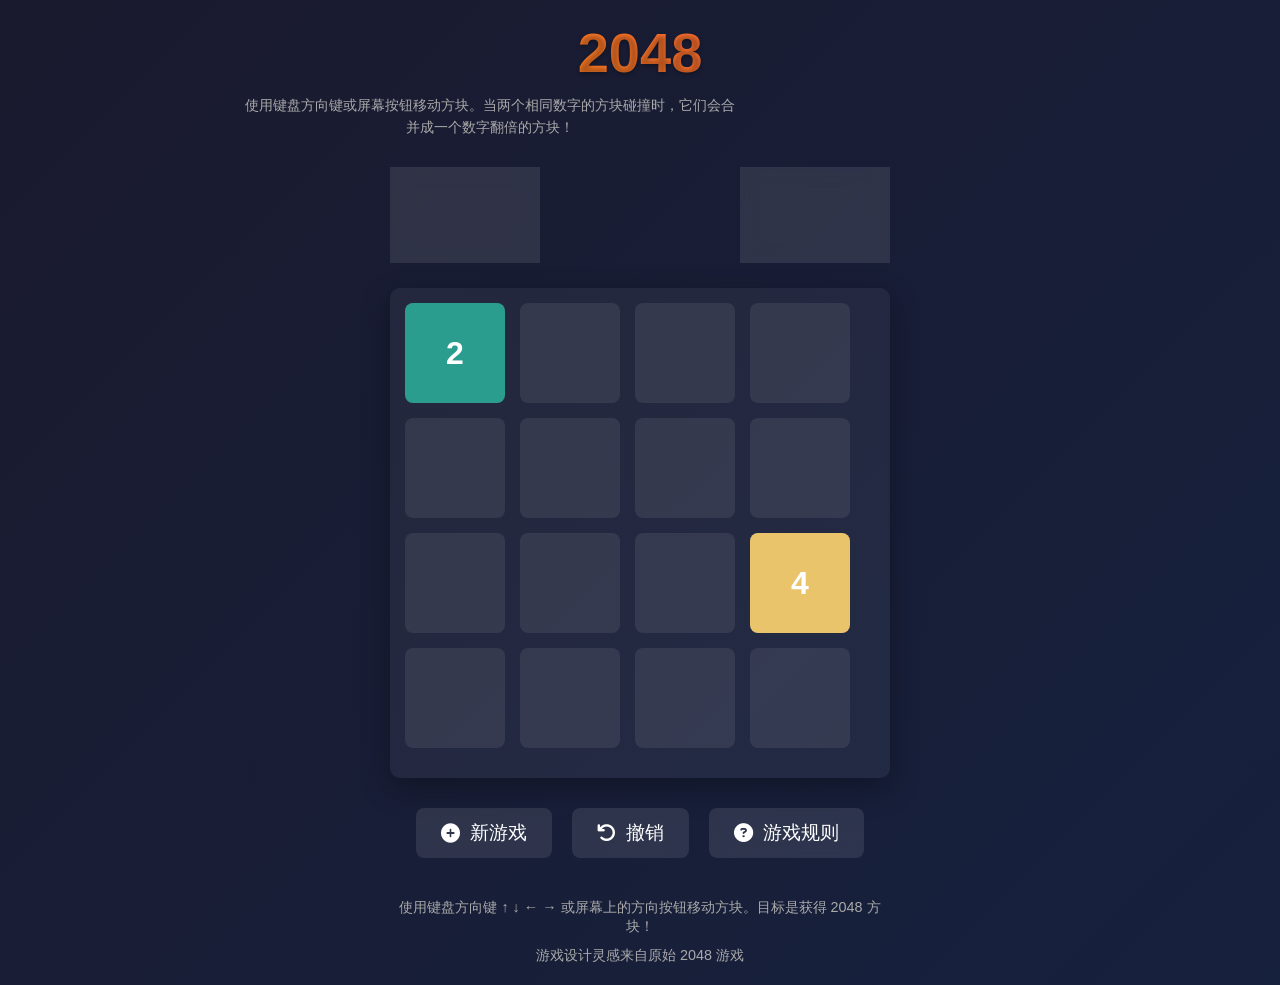
==== game2.html @ a92f7054 "遊戲館" ====
<!DOCTYPE html>
<html lang="zh">
<head>
    <meta charset="UTF-8">
    <meta name="viewport" content="width=device-width, initial-scale=1.0">
    <title>2048 游戏</title>
    <link rel="stylesheet" href="https://cdnjs.cloudflare.com/ajax/libs/font-awesome/6.4.0/css/all.min.css">
    <style>
        * {
            margin: 0;
            padding: 0;
            box-sizing: border-box;
            font-family: 'Segoe UI', Tahoma, Geneva, Verdana, sans-serif;
        }
        
        body {
            background: linear-gradient(135deg, #1a1a2e 0%, #16213e 100%);
            color: #f1f1f1;
            min-height: 100vh;
            display: flex;
            flex-direction: column;
            align-items: center;
            padding: 20px;
        }
        
        .container {
            max-width: 800px;
            width: 100%;
            display: flex;
            flex-direction: column;
            align-items: center;
        }
        
        header {
            text-align: center;
            margin-bottom: 30px;
            width: 100%;
        }
        
        h1 {
            font-size: 3.5rem;
            margin-bottom: 10px;
            background: linear-gradient(45deg, #ff9a00, #ff5252);
            -webkit-background-clip: text;
            background-clip: text;
            color: transparent;
            text-shadow: 0 2px 4px rgba(0, 0, 0, 0.3);
        }
        
        .game-info {
            display: flex;
            justify-content: space-between;
            width: 100%;
            max-width: 500px;
            margin-bottom: 25px;
        }
        
        .score-container, .best-container {
            background-color: rgba(255, 255, 255, 0.1);
            border-radius: 10px;
            padding: 15px 25px;
            text-align: center;
            min-width: 150px;
            backdrop-filter: blur(10px);
            border: 1px solid rgba(255, 255, 255, 0.1);
        }
        
        .score-label, .best-label {
            font-size: 1rem;
            text-transform: uppercase;
            color: #aaa;
            margin-bottom: 5px;
        }
        
        .score, .best {
            font-size: 2rem;
            font-weight: bold;
            color: #fff;
        }
        
        .instructions {
            margin-top: 10px;
            text-align: center;
            color: #aaa;
            font-size: 0.9rem;
            max-width: 500px;
            line-height: 1.5;
        }
        
        .game-container {
            position: relative;
            width: 100%;
            max-width: 500px;
            margin: 0 auto;
        }
        
        .grid-container {
            position: relative;
            background-color: rgba(255, 255, 255, 0.05);
            border-radius: 10px;
            padding: 15px;
            box-shadow: 0 10px 30px rgba(0, 0, 0, 0.3);
        }
        
        .grid-row {
            display: flex;
            margin-bottom: 15px;
        }
        
        .grid-row:last-child {
            margin-bottom: 0;
        }
        
        .grid-cell {
            width: 100px;
            height: 100px;
            margin-right: 15px;
            border-radius: 8px;
            background-color: rgba(255, 255, 255, 0.08);
            display: flex;
            align-items: center;
            justify-content: center;
        }
        
        .grid-cell:last-child {
            margin-right: 0;
        }
        
        .tile {
            position: absolute;
            width: 100px;
            height: 100px;
            border-radius: 8px;
            display: flex;
            align-items: center;
            justify-content: center;
            font-size: 2rem;
            font-weight: bold;
            transition: all 0.15s ease-out;
            z-index: 10;
            animation: appear 0.2s ease-out;
        }
        
        @keyframes appear {
            0% {
                opacity: 0;
                transform: scale(0.5);
            }
            100% {
                opacity: 1;
                transform: scale(1);
            }
        }
        
        .tile-merged {
            animation: pop 0.3s ease-out;
        }
        
        @keyframes pop {
            0% { transform: scale(1); }
            50% { transform: scale(1.2); }
            100% { transform: scale(1); }
        }
        
        /* 不同数字的颜色 */
        .tile-2 { background-color: #2A9D8F; color: #fff; }
        .tile-4 { background-color: #E9C46A; color: #fff; }
        .tile-8 { background-color: #F4A261; color: #fff; }
        .tile-16 { background-color: #E76F51; color: #fff; }
        .tile-32 { background-color: #9D4EDD; color: #fff; }
        .tile-64 { background-color: #7209B7; color: #fff; }
        .tile-128 { background-color: #3A86FF; color: #fff; box-shadow: 0 0 20px rgba(58, 134, 255, 0.5); }
        .tile-256 { background-color: #FF006E; color: #fff; box-shadow: 0 0 25px rgba(255, 0, 110, 0.5); }
        .tile-512 { background-color: #FB5607; color: #fff; box-shadow: 0 0 30px rgba(251, 86, 7, 0.5); }
        .tile-1024 { background-color: #FFBE0B; color: #fff; box-shadow: 0 0 35px rgba(255, 190, 11, 0.5); font-size: 1.8rem; }
        .tile-2048 { background-color: #00BBF9; color: #fff; box-shadow: 0 0 40px rgba(0, 187, 249, 0.7); font-size: 1.8rem; }
        .tile-super { background-color: #00F5D4; color: #fff; box-shadow: 0 0 45px rgba(0, 245, 212, 0.8); font-size: 1.6rem; }
        
        .game-message {
            display: none;
            position: absolute;
            top: 0;
            left: 0;
            right: 0;
            bottom: 0;
            background-color: rgba(0, 0, 0, 0.8);
            border-radius: 10px;
            flex-direction: column;
            align-items: center;
            justify-content: center;
            z-index: 100;
            animation: fadeIn 0.5s ease-out;
        }
        
        @keyframes fadeIn {
            0% { opacity: 0; }
            100% { opacity: 1; }
        }
        
        .game-message p {
            font-size: 2.5rem;
            font-weight: bold;
            margin-bottom: 30px;
            text-align: center;
        }
        
        .win-message {
            color: #4CAF50;
        }
        
        .game-over-message {
            color: #FF5252;
        }
        
        .restart-button {
            background: linear-gradient(45deg, #4CAF50, #2E7D32);
            border: none;
            border-radius: 8px;
            color: white;
            font-size: 1.2rem;
            font-weight: bold;
            padding: 15px 30px;
            cursor: pointer;
            transition: all 0.3s ease;
            box-shadow: 0 5px 15px rgba(0, 0, 0, 0.2);
        }
        
        .restart-button:hover {
            transform: translateY(-3px);
            box-shadow: 0 8px 20px rgba(0, 0, 0, 0.3);
        }
        
        .controls {
            margin-top: 30px;
            display: flex;
            flex-direction: column;
            align-items: center;
            gap: 15px;
        }
        
        .control-buttons {
            display: flex;
            gap: 20px;
        }
        
        .control-button {
            background-color: rgba(255, 255, 255, 0.1);
            border: none;
            border-radius: 8px;
            color: white;
            font-size: 1.2rem;
            padding: 12px 25px;
            cursor: pointer;
            transition: all 0.3s ease;
            display: flex;
            align-items: center;
            gap: 10px;
            backdrop-filter: blur(10px);
        }
        
        .control-button:hover {
            background-color: rgba(255, 255, 255, 0.2);
        }
        
        footer {
            margin-top: 40px;
            text-align: center;
            color: #aaa;
            font-size: 0.9rem;
            width: 100%;
            max-width: 500px;
        }
        
        .mobile-controls {
            display: none;
            margin-top: 30px;
            width: 100%;
            max-width: 300px;
        }
        
        .mobile-grid {
            display: grid;
            grid-template-columns: 1fr 1fr 1fr;
            grid-template-rows: 1fr 1fr 1fr;
            gap: 10px;
            height: 300px;
        }
        
        .mobile-btn {
            background-color: rgba(255, 255, 255, 0.15);
            border: none;
            border-radius: 10px;
            color: white;
            font-size: 2rem;
            display: flex;
            align-items: center;
            justify-content: center;
            cursor: pointer;
            transition: all 0.2s ease;
        }
        
        .mobile-btn:active {
            background-color: rgba(255, 255, 255, 0.3);
        }
        
        .mobile-btn.up { grid-column: 2; grid-row: 1; }
        .mobile-btn.left { grid-column: 1; grid-row: 2; }
        .mobile-btn.right { grid-column: 3; grid-row: 2; }
        .mobile-btn.down { grid-column: 2; grid-row: 3; }
        
        @media (max-width: 600px) {
            h1 {
                font-size: 2.5rem;
            }
            
            .grid-cell, .tile {
                width: 70px;
                height: 70px;
            }
            
            .tile {
                font-size: 1.5rem;
            }
            
            .tile-1024, .tile-2048 {
                font-size: 1.3rem;
            }
            
            .mobile-controls {
                display: block;
            }
            
            .control-buttons {
                flex-wrap: wrap;
                justify-content: center;
            }
            
            .game-info {
                flex-direction: column;
                align-items: center;
                gap: 15px;
            }
        }
        
        @media (max-width: 400px) {
            .grid-cell, .tile {
                width: 60px;
                height: 60px;
            }
            
            .tile {
                font-size: 1.2rem;
            }
        }
    </style>
</head>
<body>
    <div class="container">
        <header>
            <h1>2048</h1>
            <p class="instructions">使用键盘方向键或屏幕按钮移动方块。当两个相同数字的方块碰撞时，它们会合并成一个数字翻倍的方块！</p>
        </header>
        
        <div class="game-info">
            <div class="score-container">
                <div class="score-label">分数</div>
                <div class="score" id="score">0</div>
            </div>
            
            <div class="best-container">
                <div class="best-label">最高分</div>
                <div class="best" id="best">0</div>
            </div>
        </div>
        
        <div class="game-container">
            <div class="grid-container">
                <!-- 4x4网格 -->
                <div class="grid-row">
                    <div class="grid-cell"></div>
                    <div class="grid-cell"></div>
                    <div class="grid-cell"></div>
                    <div class="grid-cell"></div>
                </div>
                <div class="grid-row">
                    <div class="grid-cell"></div>
                    <div class="grid-cell"></div>
                    <div class="grid-cell"></div>
                    <div class="grid-cell"></div>
                </div>
                <div class="grid-row">
                    <div class="grid-cell"></div>
                    <div class="grid-cell"></div>
                    <div class="grid-cell"></div>
                    <div class="grid-cell"></div>
                </div>
                <div class="grid-row">
                    <div class="grid-cell"></div>
                    <div class="grid-cell"></div>
                    <div class="grid-cell"></div>
                    <div class="grid-cell"></div>
                </div>
                
                <!-- 游戏消息 -->
                <div class="game-message" id="game-message">
                    <p id="message-text"></p>
                    <button class="restart-button" id="restart-button">
                        <i class="fas fa-redo"></i> 重新开始
                    </button>
                </div>
            </div>
        </div>
        
        <!-- 移动端控制按钮 -->
        <div class="mobile-controls">
            <div class="mobile-grid">
                <button class="mobile-btn up" id="up-btn">
                    <i class="fas fa-arrow-up"></i>
                </button>
                <button class="mobile-btn left" id="left-btn">
                    <i class="fas fa-arrow-left"></i>
                </button>
                <button class="mobile-btn right" id="right-btn">
                    <i class="fas fa-arrow-right"></i>
                </button>
                <button class="mobile-btn down" id="down-btn">
                    <i class="fas fa-arrow-down"></i>
                </button>
            </div>
        </div>
        
        <div class="controls">
            <div class="control-buttons">
                <button class="control-button" id="new-game-btn">
                    <i class="fas fa-plus-circle"></i> 新游戏
                </button>
                <button class="control-button" id="undo-btn">
                    <i class="fas fa-undo"></i> 撤销
                </button>
                <button class="control-button" id="how-to-play-btn">
                    <i class="fas fa-question-circle"></i> 游戏规则
                </button>
            </div>
        </div>
        
        <footer>
            <p>使用键盘方向键 ↑ ↓ ← → 或屏幕上的方向按钮移动方块。目标是获得 2048 方块！</p>
            <p style="margin-top: 10px;">游戏设计灵感来自原始 2048 游戏</p>
        </footer>
    </div>

    <script>
        // 游戏状态变量
        let grid = [];
        let score = 0;
        let bestScore = localStorage.getItem('2048-best-score') || 0;
        let gameOver = false;
        let gameWon = false;
        let moved = false;
        let previousState = null;
        
        // DOM 元素
        const gridContainer = document.querySelector('.grid-container');
        const scoreDisplay = document.getElementById('score');
        const bestDisplay = document.getElementById('best');
        const gameMessage = document.getElementById('game-message');
        const messageText = document.getElementById('message-text');
        const restartButton = document.getElementById('restart-button');
        const newGameButton = document.getElementById('new-game-btn');
        const undoButton = document.getElementById('undo-btn');
        const howToPlayButton = document.getElementById('how-to-play-btn');
        
        // 移动端控制按钮
        const upButton = document.getElementById('up-btn');
        const downButton = document.getElementById('down-btn');
        const leftButton = document.getElementById('left-btn');
        const rightButton = document.getElementById('right-btn');
        
        // 初始化游戏
        function initGame() {
            // 初始化网格
            grid = [];
            for (let i = 0; i < 4; i++) {
                grid[i] = [];
                for (let j = 0; j < 4; j++) {
                    grid[i][j] = 0;
                }
            }
            
            score = 0;
            gameOver = false;
            gameWon = false;
            previousState = null;
            
            updateScore();
            updateBestScore();
            clearGrid();
            addRandomTile();
            addRandomTile();
            updateGrid();
            
            hideMessage();
        }
        
        // 清除网格中的所有方块
        function clearGrid() {
            const tiles = document.querySelectorAll('.tile');
            tiles.forEach(tile => {
                tile.remove();
            });
        }
        
        // 更新网格显示
        function updateGrid() {
            clearGrid();
            
            for (let i = 0; i < 4; i++) {
                for (let j = 0; j < 4; j++) {
                    if (grid[i][j] !== 0) {
                        createTile(i, j, grid[i][j]);
                    }
                }
            }
        }
        
        // 创建方块元素
        function createTile(row, col, value) {
            const tile = document.createElement('div');
            tile.className = `tile tile-${value}`;
            tile.textContent = value;
            
            // 设置位置
            const x = col * 115 + 15; // 100px宽度 + 15px间距
            const y = row * 115 + 15;
            
            tile.style.left = `${x}px`;
            tile.style.top = `${y}px`;
            
            // 对于大于2048的数字，使用特殊样式类
            if (value > 2048) {
                tile.classList.add('tile-super');
            }
            
            gridContainer.appendChild(tile);
        }
        
        // 添加随机方块（90%概率为2，10%概率为4）
        function addRandomTile() {
            const emptyCells = [];
            
            for (let i = 0; i < 4; i++) {
                for (let j = 0; j < 4; j++) {
                    if (grid[i][j] === 0) {
                        emptyCells.push({row: i, col: j});
                    }
                }
            }
            
            if (emptyCells.length > 0) {
                const randomCell = emptyCells[Math.floor(Math.random() * emptyCells.length)];
                const value = Math.random() < 0.9 ? 2 : 4;
                
                grid[randomCell.row][randomCell.col] = value;
                createTile(randomCell.row, randomCell.col, value);
            }
        }
        
        // 保存游戏状态（用于撤销功能）
        function saveState() {
            previousState = {
                grid: JSON.parse(JSON.stringify(grid)),
                score: score
            };
        }
        
        // 撤销上一步
        function undo() {
            if (previousState) {
                grid = JSON.parse(JSON.stringify(previousState.grid));
                score = previousState.score;
                previousState = null;
                
                updateScore();
                updateGrid();
                hideMessage();
                gameOver = false;
                gameWon = false;
            }
        }
        
        // 更新分数显示
        function updateScore() {
            scoreDisplay.textContent = score;
            
            // 更新最高分
            if (score > bestScore) {
                bestScore = score;
                localStorage.setItem('2048-best-score', bestScore);
                updateBestScore();
            }
        }
        
        // 更新最高分显示
        function updateBestScore() {
            bestDisplay.textContent = bestScore;
        }
        
        // 显示游戏消息
        function showMessage(message, isWin) {
            messageText.textContent = message;
            messageText.className = isWin ? 'win-message' : 'game-over-message';
            gameMessage.style.display = 'flex';
        }
        
        // 隐藏游戏消息
        function hideMessage() {
            gameMessage.style.display = 'none';
        }
        
        // 移动方块
        function move(direction) {
            if (gameOver) return false;
            
            saveState();
            
            moved = false;
            const oldGrid = JSON.parse(JSON.stringify(grid));
            
            switch(direction) {
                case 'up':
                    moveUp();
                    break;
                case 'down':
                    moveDown();
                    break;
                case 'left':
                    moveLeft();
                    break;
                case 'right':
                    moveRight();
                    break;
            }
            
            // 如果移动有效，添加新方块并检查游戏状态
            if (moved) {
                // 添加合并动画
                const tiles = document.querySelectorAll('.tile');
                tiles.forEach(tile => {
                    tile.classList.remove('tile-merged');
                });
                
                setTimeout(() => {
                    addRandomTile();
                    updateGrid();
                    
                    // 添加合并动画
                    const newTiles = document.querySelectorAll('.tile');
                    newTiles.forEach(tile => {
                        if (!arraysEqual(oldGrid, grid)) {
                            tile.classList.add('tile-merged');
                        }
                    });
                    
                    checkGameState();
                }, 150);
                
                return true;
            }
            
            previousState = null; // 如果没有移动，不保存状态
            return false;
        }
        
        // 向上移动
        function moveUp() {
            for (let j = 0; j < 4; j++) {
                let column = [];
                for (let i = 0; i < 4; i++) {
                    if (grid[i][j] !== 0) {
                        column.push(grid[i][j]);
                    }
                }
                
                // 合并相同数字
                for (let i = 0; i < column.length - 1; i++) {
                    if (column[i] === column[i + 1]) {
                        column[i] *= 2;
                        column[i + 1] = 0;
                        score += column[i];
                        moved = true;
                    }
                }
                
                // 移除零值
                column = column.filter(value => value !== 0);
                
                // 补全零值
                while (column.length < 4) {
                    column.push(0);
                }
                
                // 更新网格
                for (let i = 0; i < 4; i++) {
                    if (grid[i][j] !== column[i]) {
                        moved = true;
                    }
                    grid[i][j] = column[i];
                }
            }
        }
        
        // 向下移动
        function moveDown() {
            for (let j = 0; j < 4; j++) {
                let column = [];
                for (let i = 3; i >= 0; i--) {
                    if (grid[i][j] !== 0) {
                        column.push(grid[i][j]);
                    }
                }
                
                // 合并相同数字
                for (let i = 0; i < column.length - 1; i++) {
                    if (column[i] === column[i + 1]) {
                        column[i] *= 2;
                        column[i + 1] = 0;
                        score += column[i];
                        moved = true;
                    }
                }
                
                // 移除零值
                column = column.filter(value => value !== 0);
                
                // 补全零值
                while (column.length < 4) {
                    column.push(0);
                }
                
                // 更新网格
                for (let i = 3; i >= 0; i--) {
                    const value = column[3 - i];
                    if (grid[i][j] !== value) {
                        moved = true;
                    }
                    grid[i][j] = value;
                }
            }
        }
        
        // 向左移动
        function moveLeft() {
            for (let i = 0; i < 4; i++) {
                let row = [];
                for (let j = 0; j < 4; j++) {
                    if (grid[i][j] !== 0) {
                        row.push(grid[i][j]);
                    }
                }
                
                // 合并相同数字
                for (let j = 0; j < row.length - 1; j++) {
                    if (row[j] === row[j + 1]) {
                        row[j] *= 2;
                        row[j + 1] = 0;
                        score += row[j];
                        moved = true;
                    }
                }
                
                // 移除零值
                row = row.filter(value => value !== 0);
                
                // 补全零值
                while (row.length < 4) {
                    row.push(0);
                }
                
                // 更新网格
                for (let j = 0; j < 4; j++) {
                    if (grid[i][j] !== row[j]) {
                        moved = true;
                    }
                    grid[i][j] = row[j];
                }
            }
        }
        
        // 向右移动
        function moveRight() {
            for (let i = 0; i < 4; i++) {
                let row = [];
                for (let j = 3; j >= 0; j--) {
                    if (grid[i][j] !== 0) {
                        row.push(grid[i][j]);
                    }
                }
                
                // 合并相同数字
                for (let j = 0; j < row.length - 1; j++) {
                    if (row[j] === row[j + 1]) {
                        row[j] *= 2;
                        row[j + 1] = 0;
                        score += row[j];
                        moved = true;
                    }
                }
                
                // 移除零值
                row = row.filter(value => value !== 0);
                
                // 补全零值
                while (row.length < 4) {
                    row.push(0);
                }
                
                // 更新网格
                for (let j = 3; j >= 0; j--) {
                    const value = row[3 - j];
                    if (grid[i][j] !== value) {
                        moved = true;
                    }
                    grid[i][j] = value;
                }
            }
        }
        
        // 检查游戏状态
        function checkGameState() {
            updateScore();
            
            // 检查是否获胜
            if (!gameWon) {
                for (let i = 0; i < 4; i++) {
                    for (let j = 0; j < 4; j++) {
                        if (grid[i][j] === 2048) {
                            gameWon = true;
                            showMessage('恭喜！你获得了2048！', true);
                            return;
                        }
                    }
                }
            }
            
            // 检查是否还有空单元格
            for (let i = 0; i < 4; i++) {
                for (let j = 0; j < 4; j++) {
                    if (grid[i][j] === 0) {
                        return; // 还有空单元格，游戏继续
                    }
                }
            }
            
            // 检查是否还能移动
            for (let i = 0; i < 4; i++) {
                for (let j = 0; j < 4; j++) {
                    const current = grid[i][j];
                    
                    // 检查右边单元格
                    if (j < 3 && grid[i][j + 1] === current) {
                        return; // 可以向右合并
                    }
                    
                    // 检查下边单元格
                    if (i < 3 && grid[i + 1][j] === current) {
                        return; // 可以向下合并
                    }
                }
            }
            
            // 游戏结束
            gameOver = true;
            showMessage('游戏结束！', false);
        }
        
        // 工具函数：比较两个数组是否相等
        function arraysEqual(a, b) {
            for (let i = 0; i < 4; i++) {
                for (let j = 0; j < 4; j++) {
                    if (a[i][j] !== b[i][j]) {
                        return false;
                    }
                }
            }
            return true;
        }
        
        // 事件监听器
        document.addEventListener('keydown', function(event) {
            if (gameOver && !gameWon) return;
            
            switch(event.key) {
                case 'ArrowUp':
                    event.preventDefault();
                    move('up');
                    break;
                case 'ArrowDown':
                    event.preventDefault();
                    move('down');
                    break;
                case 'ArrowLeft':
                    event.preventDefault();
                    move('left');
                    break;
                case 'ArrowRight':
                    event.preventDefault();
                    move('right');
                    break;
            }
        });
        
        // 移动端控制按钮事件
        upButton.addEventListener('click', () => move('up'));
        downButton.addEventListener('click', () => move('down'));
        leftButton.addEventListener('click', () => move('left'));
        rightButton.addEventListener('click', () => move('right'));
        
        // 按钮事件
        restartButton.addEventListener('click', initGame);
        newGameButton.addEventListener('click', initGame);
        undoButton.addEventListener('click', undo);
        
        howToPlayButton.addEventListener('click', function() {
            alert('游戏规则：\n\n1. 使用键盘方向键或屏幕按钮移动方块\n2. 当两个相同数字的方块碰撞时，它们会合并成一个数字翻倍的方块\n3. 每次移动后，会在空白处随机生成一个2或4的方块\n4. 目标是合并出2048方块\n5. 当棋盘填满且无法合并时，游戏结束');
        });
        
        // 初始化游戏
        initGame();
    </script>
</body>
</html>
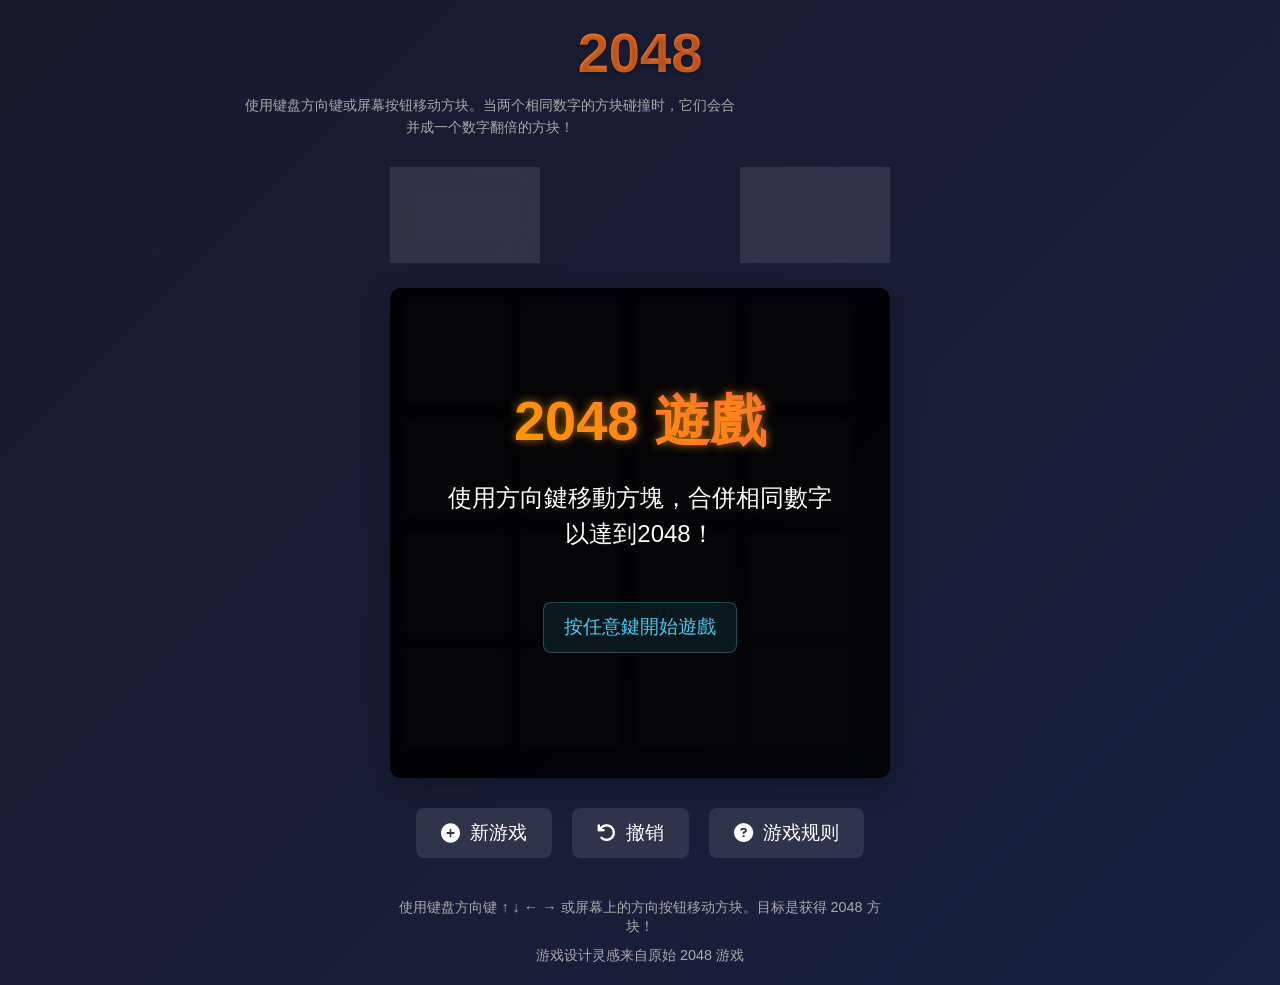
==== commit 1eb6e474: "final gamecentre" ====
--- a/game2.html
+++ b/game2.html
@@ -342,6 +342,59 @@
             }
         }
         
+        /* 開始畫面樣式 */
+        .start-screen {
+            position: absolute;
+            top: 0;
+            left: 0;
+            width: 100%;
+            height: 100%;
+            background-color: rgba(0, 0, 0, 0.9);
+            display: flex;
+            flex-direction: column;
+            align-items: center;
+            justify-content: center;
+            z-index: 100;
+            border-radius: 10px;
+        }
+        
+        .start-screen h2 {
+            font-size: 3.5rem;
+            color: #ff9a00;
+            margin-bottom: 20px;
+            text-shadow: 0 0 10px rgba(255, 154, 0, 0.7);
+            background: linear-gradient(45deg, #ff9a00, #ff5252);
+            -webkit-background-clip: text;
+            background-clip: text;
+            color: transparent;
+        }
+        
+        .start-screen p {
+            font-size: 1.5rem;
+            color: #fff;
+            margin-bottom: 30px;
+            text-align: center;
+            max-width: 80%;
+            line-height: 1.5;
+        }
+        
+        .start-screen .key-hint {
+            font-size: 1.2rem;
+            color: #4cc9f0;
+            padding: 10px 20px;
+            background-color: rgba(76, 201, 240, 0.1);
+            border-radius: 8px;
+            border: 1px solid rgba(76, 201, 240, 0.3);
+            margin-top: 20px;
+            animation: pulse 2s infinite;
+        }
+        
+        @keyframes pulse {
+            0% { opacity: 0.7; }
+            50% { opacity: 1; }
+            100% { opacity: 0.7; }
+        }
+        
         @media (max-width: 400px) {
             .grid-cell, .tile {
                 width: 60px;
@@ -349,6 +402,14 @@
             }
             
             .tile {
+                font-size: 1.2rem;
+            }
+            
+            .start-screen h2 {
+                font-size: 2.5rem;
+            }
+            
+            .start-screen p {
                 font-size: 1.2rem;
             }
         }
@@ -374,6 +435,13 @@
         </div>
         
         <div class="game-container">
+            <!-- 開始畫面 -->
+            <div id="start-screen" class="start-screen">
+                <h2>2048 遊戲</h2>
+                <p>使用方向鍵移動方塊，合併相同數字以達到2048！</p>
+                <p class="key-hint">按任意鍵開始遊戲</p>
+            </div>
+            
             <div class="grid-container">
                 <!-- 4x4网格 -->
                 <div class="grid-row">
@@ -469,12 +537,25 @@
         const newGameButton = document.getElementById('new-game-btn');
         const undoButton = document.getElementById('undo-btn');
         const howToPlayButton = document.getElementById('how-to-play-btn');
+        const startScreen = document.getElementById('start-screen');
         
         // 移动端控制按钮
         const upButton = document.getElementById('up-btn');
         const downButton = document.getElementById('down-btn');
         const leftButton = document.getElementById('left-btn');
         const rightButton = document.getElementById('right-btn');
+        
+        // 遊戲狀態
+        let gameStarted = false;
+        
+        // 開始遊戲
+        function startGame() {
+            if (!gameStarted) {
+                startScreen.style.display = 'none';
+                gameStarted = true;
+                initGame();
+            }
+        }
         
         // 初始化游戏
         function initGame() {
@@ -887,6 +968,12 @@
         
         // 事件监听器
         document.addEventListener('keydown', function(event) {
+            // 如果遊戲還沒開始，按任意鍵開始遊戲
+            if (!gameStarted) {
+                startGame();
+                return;
+            }
+            
             if (gameOver && !gameWon) return;
             
             switch(event.key) {
@@ -924,8 +1011,11 @@
             alert('游戏规则：\n\n1. 使用键盘方向键或屏幕按钮移动方块\n2. 当两个相同数字的方块碰撞时，它们会合并成一个数字翻倍的方块\n3. 每次移动后，会在空白处随机生成一个2或4的方块\n4. 目标是合并出2048方块\n5. 当棋盘填满且无法合并时，游戏结束');
         });
         
-        // 初始化游戏
-        initGame();
+        // 點擊開始畫面開始遊戲
+        startScreen.addEventListener('click', startGame);
+        
+        // 初始顯示開始畫面
+        startScreen.style.display = 'flex';
     </script>
 </body>
 </html>
